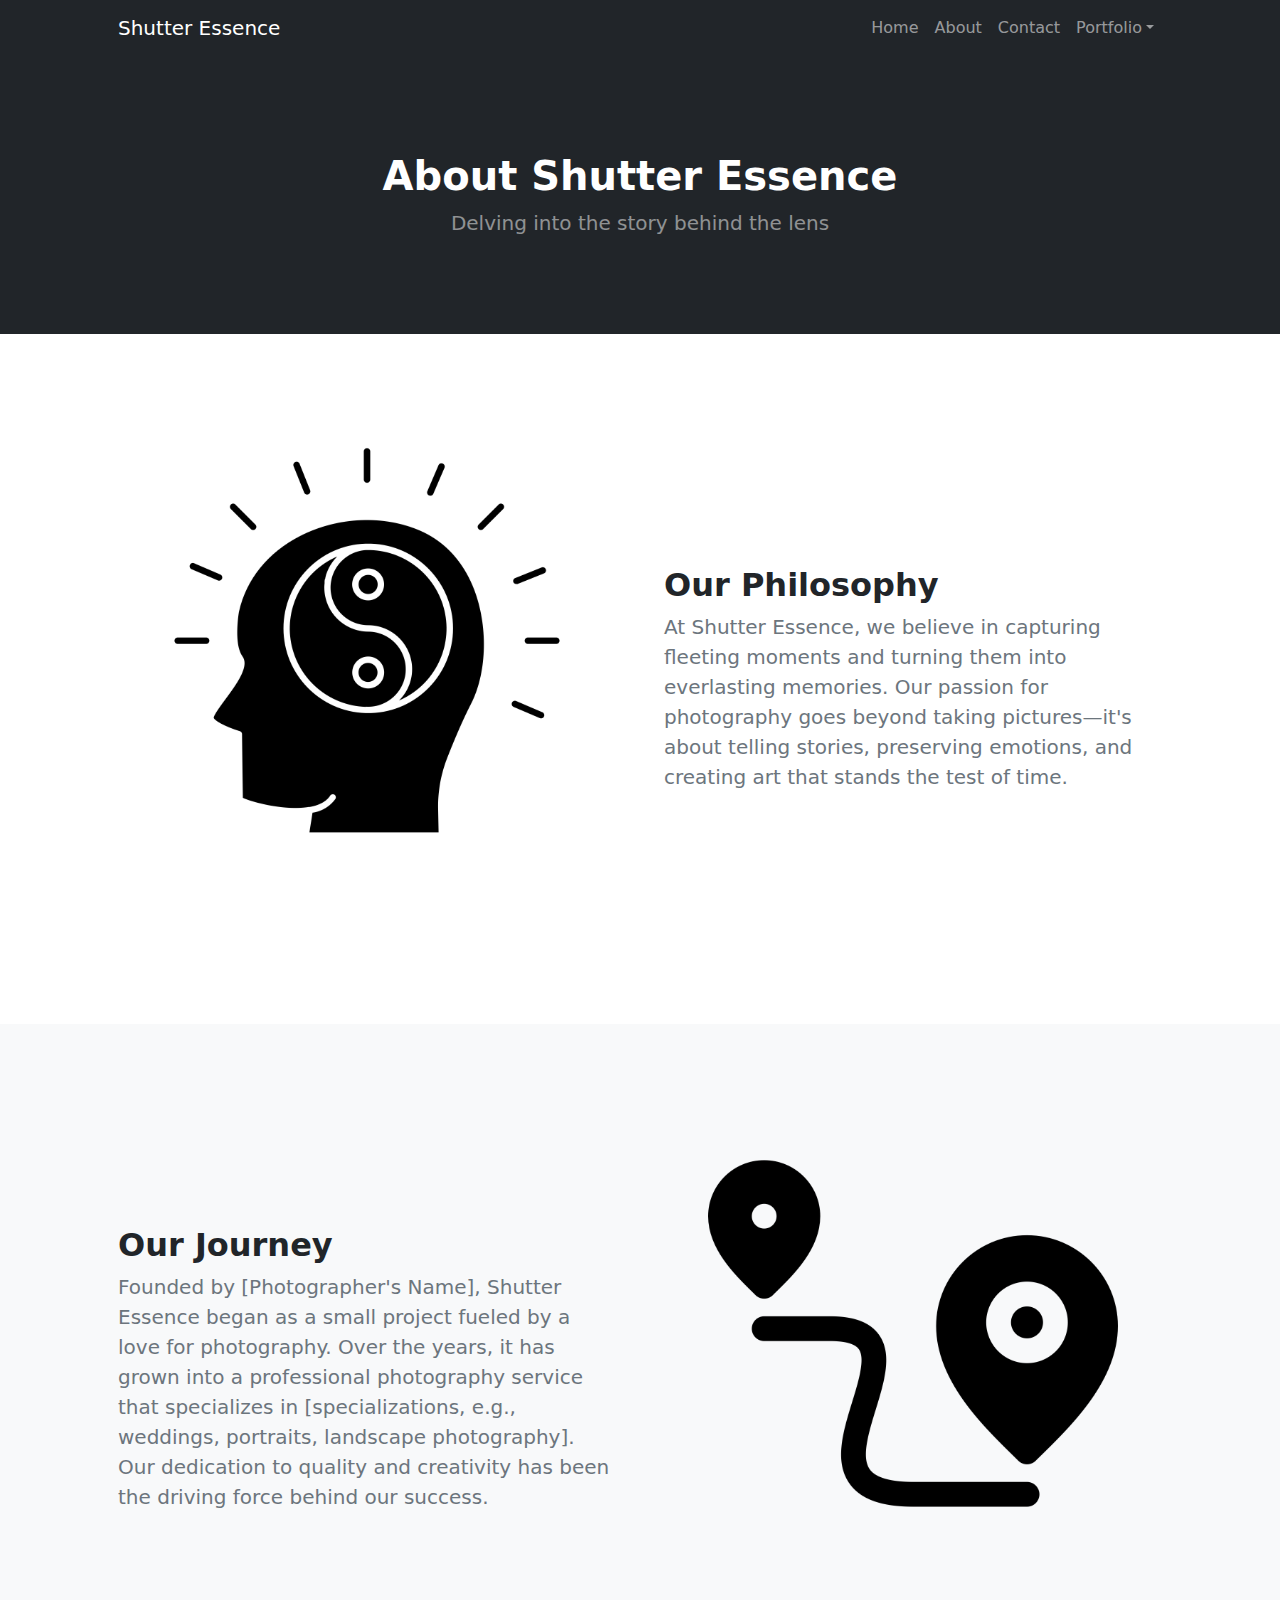
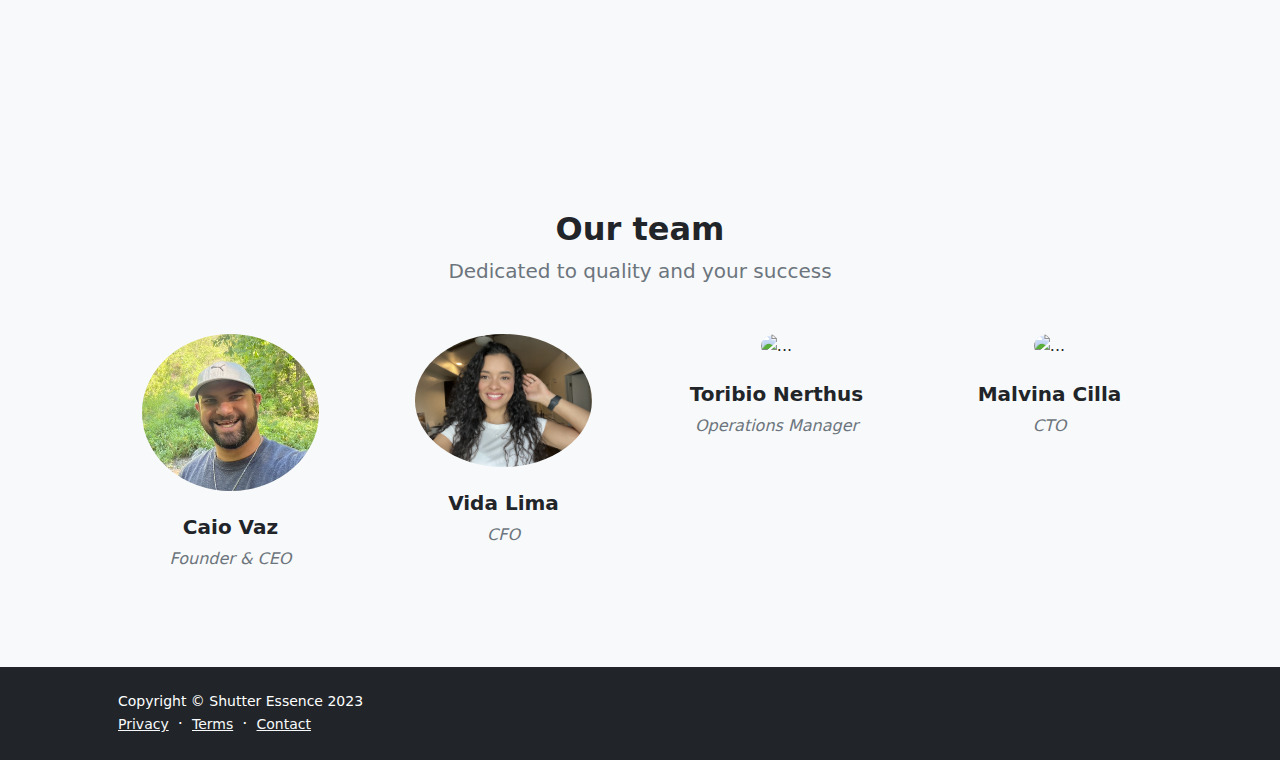
==== about.html @ 008f992e "I just added my name and picture so far." ====
<!DOCTYPE html>
<html lang="en">
    <head>
        <meta charset="utf-8" />
        <meta name="viewport" content="width=device-width, initial-scale=1, shrink-to-fit=no" />
        <meta name="description" content="" />
        <meta name="author" content="" />
        <title>Shutter Essence</title>
        <!-- Favicon-->
        <link rel="icon" type="image/x-icon" href="assets/favicon.ico" />
        <!-- Bootstrap icons-->
        <link href="https://cdn.jsdelivr.net/npm/bootstrap-icons@1.5.0/font/bootstrap-icons.css" rel="stylesheet" />
        <!-- Core theme CSS (includes Bootstrap)-->
        <link href="css/styles.css" rel="stylesheet" />
    </head>
    <body class="d-flex flex-column">
        <main class="flex-shrink-0">
             <!-- Navigation-->
             <nav class="navbar navbar-expand-lg navbar-dark bg-dark">
                <div class="container px-5">
                    <a class="navbar-brand" href="index.html">Shutter Essence</a>
                    <button class="navbar-toggler" type="button" data-bs-toggle="collapse" data-bs-target="#navbarSupportedContent" aria-controls="navbarSupportedContent" aria-expanded="false" aria-label="Toggle navigation"><span class="navbar-toggler-icon"></span></button>
                    <div class="collapse navbar-collapse" id="navbarSupportedContent">
                        <ul class="navbar-nav ms-auto mb-2 mb-lg-0">
                            <li class="nav-item"><a class="nav-link" href="index.html">Home</a></li>
                            <li class="nav-item"><a class="nav-link" href="about.html">About</a></li>
                            <li class="nav-item"><a class="nav-link" href="contact.html">Contact</a></li>
                            <li class="nav-item dropdown">
                                <a class="nav-link dropdown-toggle" id="navbarDropdownPortfolio" href="#" role="button" data-bs-toggle="dropdown" aria-expanded="false">Portfolio</a>
                                <ul class="dropdown-menu dropdown-menu-end" aria-labelledby="navbarDropdownPortfolio">
                                    <li><a class="dropdown-item" href="portfolio-overview.html">Portfolio Overview</a></li>
                                </ul>
                            </li>
                        </ul>
                    </div>
                </div>
            </nav>
            <!-- Header-->
            <header class="bg-dark py-5">
                <div class="container px-5">
                    <div class="row justify-content-center">
                        <div class="col-lg-8 col-xxl-6">
                            <div class="text-center my-5">
                                <h1 class="fw-bolder text-white">About Shutter Essence</h1>
                                <p class="lead fw-normal text-white-50 mb-4">Delving into the story behind the lens</p>
                            </div>
                        </div>
                    </div>
                </div>
            </header>
            <!-- About section one-->
            <section class="py-5">
                <div class="container px-5 my-5">
                    <div class="row gx-5 align-items-center">
                        <div class="col-lg-6"><img class="img-fluid rounded mb-5 mb-lg-0" src="img/philosophy.png" alt="About Shutter Essence" /></div>
                        <div class="col-lg-6">
                            <h2 class="fw-bolder">Our Philosophy</h2>
                            <p class="lead fw-normal text-muted mb-0">At Shutter Essence, we believe in capturing fleeting moments and turning them into everlasting memories. Our passion for photography goes beyond taking pictures—it's about telling stories, preserving emotions, and creating art that stands the test of time.</p>
                        </div>
                    </div>
                </div>
            </section>
            <!-- About section two-->
            <section class="py-5 bg-light">
                <div class="container px-5 my-5">
                    <div class="row gx-5 align-items-center">
                        <div class="col-lg-6">
                            <h2 class="fw-bolder">Our Journey</h2>
                            <p class="lead fw-normal text-muted mb-0">Founded by [Photographer's Name], Shutter Essence began as a small project fueled by a love for photography. Over the years, it has grown into a professional photography service that specializes in [specializations, e.g., weddings, portraits, landscape photography]. Our dedication to quality and creativity has been the driving force behind our success.</p>
                        </div>
                        <div class="col-lg-6 order-first order-lg-last"><img class="img-fluid rounded mb-5 mb-lg-0" src="img/journey.png" alt="Our Journey" /></div>
                    </div>
                </div>
            </section>
            <!-- Team members section-->
            <section class="py-5 bg-light">
                <div class="container px-5 my-5">
                    <div class="text-center">
                        <h2 class="fw-bolder">Our team</h2>
                        <p class="lead fw-normal text-muted mb-5">Dedicated to quality and your success</p>
                    </div>
                    <div class="row gx-5 row-cols-1 row-cols-sm-2 row-cols-xl-4 justify-content-center">
                        <div class="col mb-5 mb-5 mb-xl-0">
                            <div class="text-center">
                                <img class="img-fluid rounded-circle mb-4 px-4" src="img/caio.png" alt="..." />
                                <h5 class="fw-bolder">Caio Vaz</h5>
                                <div class="fst-italic text-muted">Founder &amp; CEO</div>
                            </div>
                        </div>
                        <div class="col mb-5 mb-5 mb-xl-0">
                            <div class="text-center">
                                <img class="img-fluid rounded-circle mb-4 px-4" src="img/vida.png" alt="..." />
                                <h5 class="fw-bolder">Vida Lima</h5>
                                <div class="fst-italic text-muted">CFO</div>
                            </div>
                        </div>
                        <div class="col mb-5 mb-5 mb-sm-0">
                            <div class="text-center">
                                <img class="img-fluid rounded-circle mb-4 px-4" src="https://dummyimage.com/150x150/ced4da/6c757d" alt="..." />
                                <h5 class="fw-bolder">Toribio Nerthus</h5>
                                <div class="fst-italic text-muted">Operations Manager</div>
                            </div>
                        </div>
                        <div class="col mb-5">
                            <div class="text-center">
                                <img class="img-fluid rounded-circle mb-4 px-4" src="https://dummyimage.com/150x150/ced4da/6c757d" alt="..." />
                                <h5 class="fw-bolder">Malvina Cilla</h5>
                                <div class="fst-italic text-muted">CTO</div>
                            </div>
                        </div>
                    </div>
                </div>
            </section>
        </main>
        <!-- Footer-->
        <footer class="bg-dark py-4 mt-auto">
            <div class="container px-5">
                <div class="row align-items-center justify-content-between flex-column flex-sm-row">
                    <div class="small m-0 text-white">Copyright &copy; Shutter Essence 2023</div>
                    <div class="col-auto">
                        <a class="link-light small" href="#!">Privacy</a>
                        <span class="text-white mx-1">&middot;</span>
                        <a class="link-light small" href="#!">Terms</a>
                        <span class="text-white mx-1">&middot;</span>
                        <a class="link-light small" href="#!">Contact</a>
                    </div>
                </div>
            </div>
        </footer>
        <!-- Bootstrap core JS-->
        <script src="https://cdn.jsdelivr.net/npm/bootstrap@5.2.3/dist/js/bootstrap.bundle.min.js"></script>
        <!-- Core theme JS-->
        <script src="js/scripts.js"></script>
    </body>
</html>
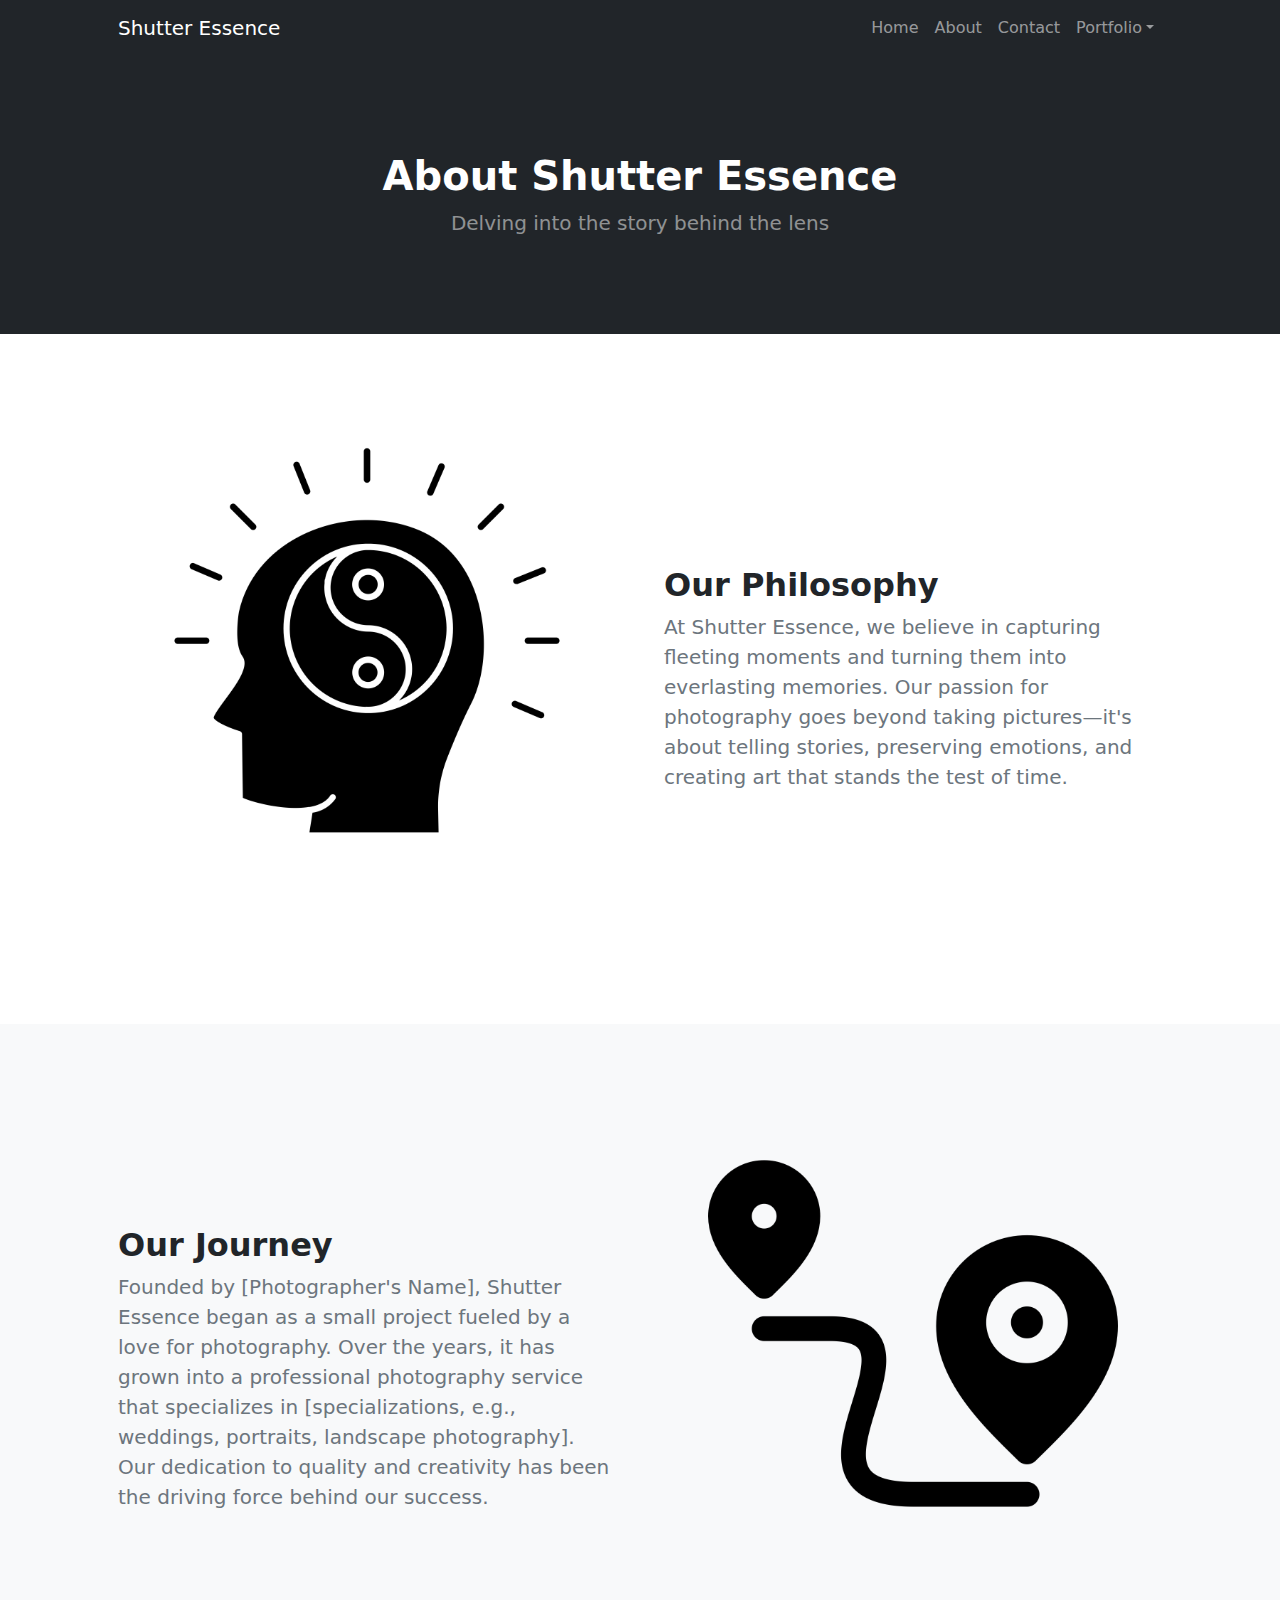
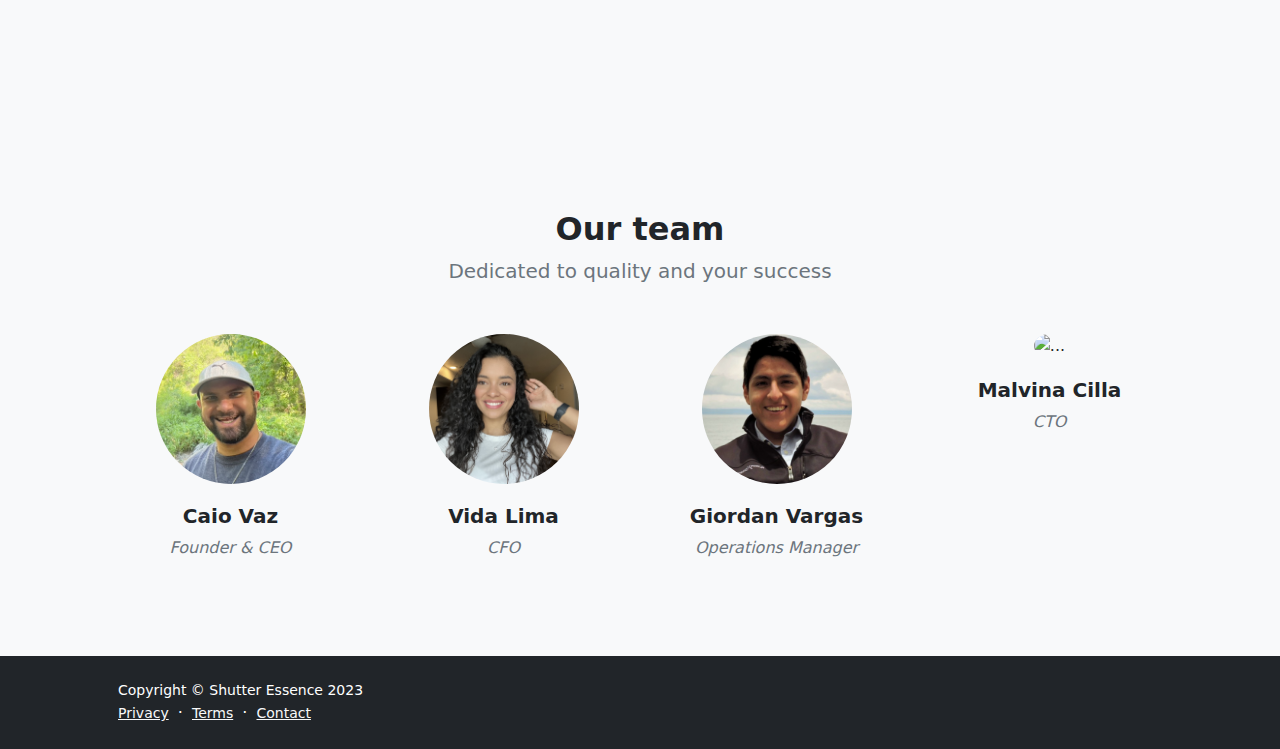
==== commit ccdbd72f: "BugFix: added an style to arranged team pictures" ====
--- a/about.html
+++ b/about.html
@@ -13,6 +13,18 @@
         <!-- Core theme CSS (includes Bootstrap)-->
         <link href="css/styles.css" rel="stylesheet" />
     </head>
+
+    <style>
+        .team-member-img {
+            width: 150px;  /* Fixed width */
+            height: 150px; /* Fixed height, same as width for a circle */
+            object-fit: cover; /* Ensures the image covers the area properly */
+            border-radius: 50%; /* Makes the image circular */
+            margin-bottom: 20px; /* Adjust the value as needed */
+
+        }
+    </style>
+
     <body class="d-flex flex-column">
         <main class="flex-shrink-0">
              <!-- Navigation-->
@@ -82,28 +94,28 @@
                     <div class="row gx-5 row-cols-1 row-cols-sm-2 row-cols-xl-4 justify-content-center">
                         <div class="col mb-5 mb-5 mb-xl-0">
                             <div class="text-center">
-                                <img class="img-fluid rounded-circle mb-4 px-4" src="img/caio.png" alt="..." />
+                                <img class="rounded-circle team-member-img" src="img/caio.png" alt="..." />
                                 <h5 class="fw-bolder">Caio Vaz</h5>
                                 <div class="fst-italic text-muted">Founder &amp; CEO</div>
                             </div>
                         </div>
                         <div class="col mb-5 mb-5 mb-xl-0">
                             <div class="text-center">
-                                <img class="img-fluid rounded-circle mb-4 px-4" src="img/vida.png" alt="..." />
+                                <img class="rounded-circle team-member-img" src="img/vida.png" alt="..." />
                                 <h5 class="fw-bolder">Vida Lima</h5>
                                 <div class="fst-italic text-muted">CFO</div>
                             </div>
                         </div>
                         <div class="col mb-5 mb-5 mb-sm-0">
                             <div class="text-center">
-                                <img class="img-fluid rounded-circle mb-4 px-4" src="https://dummyimage.com/150x150/ced4da/6c757d" alt="..." />
-                                <h5 class="fw-bolder">Toribio Nerthus</h5>
+                                <img class="rounded-circle team-member-img" src="img/giordan.jpg" alt="..." />
+                                <h5 class="fw-bolder">Giordan Vargas</h5>
                                 <div class="fst-italic text-muted">Operations Manager</div>
                             </div>
                         </div>
                         <div class="col mb-5">
                             <div class="text-center">
-                                <img class="img-fluid rounded-circle mb-4 px-4" src="https://dummyimage.com/150x150/ced4da/6c757d" alt="..." />
+                                <img class="rounded-circle team-member-img" src="https://dummyimage.com/150x150/ced4da/6c757d" alt="..." />
                                 <h5 class="fw-bolder">Malvina Cilla</h5>
                                 <div class="fst-italic text-muted">CTO</div>
                             </div>
@@ -111,6 +123,7 @@
                     </div>
                 </div>
             </section>
+
         </main>
         <!-- Footer-->
         <footer class="bg-dark py-4 mt-auto">
@@ -122,7 +135,7 @@
                         <span class="text-white mx-1">&middot;</span>
                         <a class="link-light small" href="#!">Terms</a>
                         <span class="text-white mx-1">&middot;</span>
-                        <a class="link-light small" href="#!">Contact</a>
+                        <a class="link-light small" href="contact.html">Contact</a>
                     </div>
                 </div>
             </div>
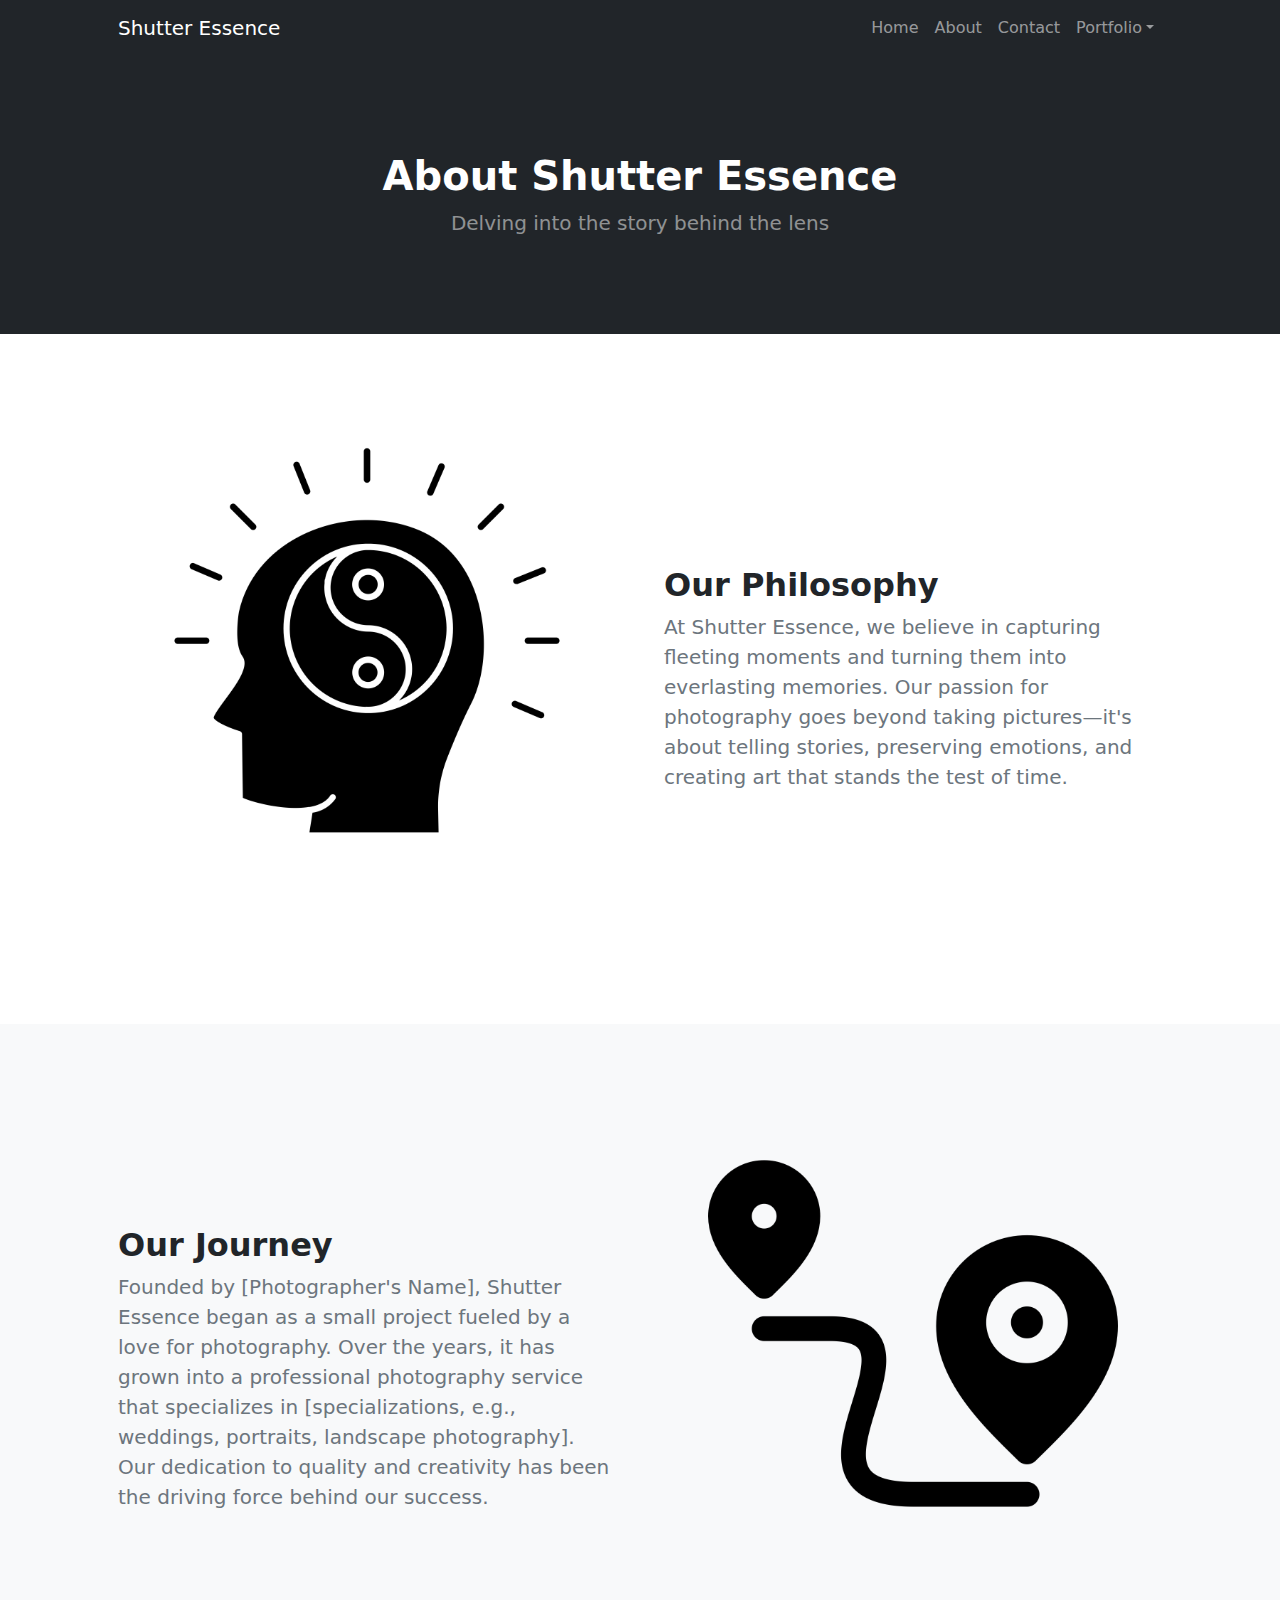
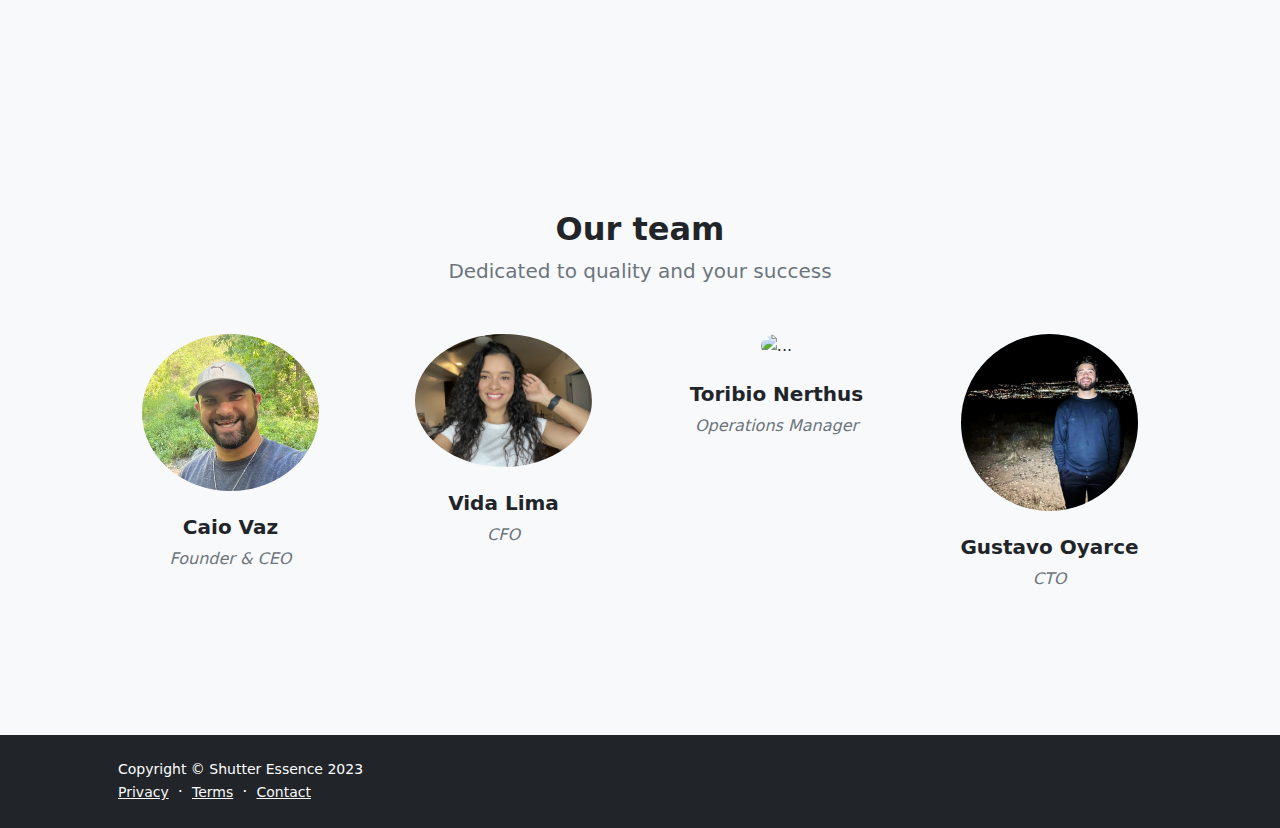
==== commit b5336cd2: "Added a photo" ====
--- a/about.html
+++ b/about.html
@@ -13,18 +13,6 @@
         <!-- Core theme CSS (includes Bootstrap)-->
         <link href="css/styles.css" rel="stylesheet" />
     </head>
-
-    <style>
-        .team-member-img {
-            width: 150px;  /* Fixed width */
-            height: 150px; /* Fixed height, same as width for a circle */
-            object-fit: cover; /* Ensures the image covers the area properly */
-            border-radius: 50%; /* Makes the image circular */
-            margin-bottom: 20px; /* Adjust the value as needed */
-
-        }
-    </style>
-
     <body class="d-flex flex-column">
         <main class="flex-shrink-0">
              <!-- Navigation-->
@@ -94,36 +82,35 @@
                     <div class="row gx-5 row-cols-1 row-cols-sm-2 row-cols-xl-4 justify-content-center">
                         <div class="col mb-5 mb-5 mb-xl-0">
                             <div class="text-center">
-                                <img class="rounded-circle team-member-img" src="img/caio.png" alt="..." />
+                                <img class="img-fluid rounded-circle mb-4 px-4" src="img/caio.png" alt="..." />
                                 <h5 class="fw-bolder">Caio Vaz</h5>
                                 <div class="fst-italic text-muted">Founder &amp; CEO</div>
                             </div>
                         </div>
                         <div class="col mb-5 mb-5 mb-xl-0">
                             <div class="text-center">
-                                <img class="rounded-circle team-member-img" src="img/vida.png" alt="..." />
+                                <img class="img-fluid rounded-circle mb-4 px-4" src="img/vida.png" alt="..." />
                                 <h5 class="fw-bolder">Vida Lima</h5>
                                 <div class="fst-italic text-muted">CFO</div>
                             </div>
                         </div>
                         <div class="col mb-5 mb-5 mb-sm-0">
                             <div class="text-center">
-                                <img class="rounded-circle team-member-img" src="img/giordan.jpg" alt="..." />
-                                <h5 class="fw-bolder">Giordan Vargas</h5>
+                                <img class="img-fluid rounded-circle mb-4 px-4" src="https://dummyimage.com/150x150/ced4da/6c757d" alt="..." />
+                                <h5 class="fw-bolder">Toribio Nerthus</h5>
                                 <div class="fst-italic text-muted">Operations Manager</div>
                             </div>
                         </div>
                         <div class="col mb-5">
                             <div class="text-center">
-                                <img class="rounded-circle team-member-img" src="https://dummyimage.com/150x150/ced4da/6c757d" alt="..." />
-                                <h5 class="fw-bolder">Malvina Cilla</h5>
+                                <img class="img-fluid rounded-circle mb-4 px-4" src="img/Gustavo.jpg" alt="..." />
+                                <h5 class="fw-bolder">Gustavo Oyarce</h5>
                                 <div class="fst-italic text-muted">CTO</div>
                             </div>
                         </div>
                     </div>
                 </div>
             </section>
-
         </main>
         <!-- Footer-->
         <footer class="bg-dark py-4 mt-auto">
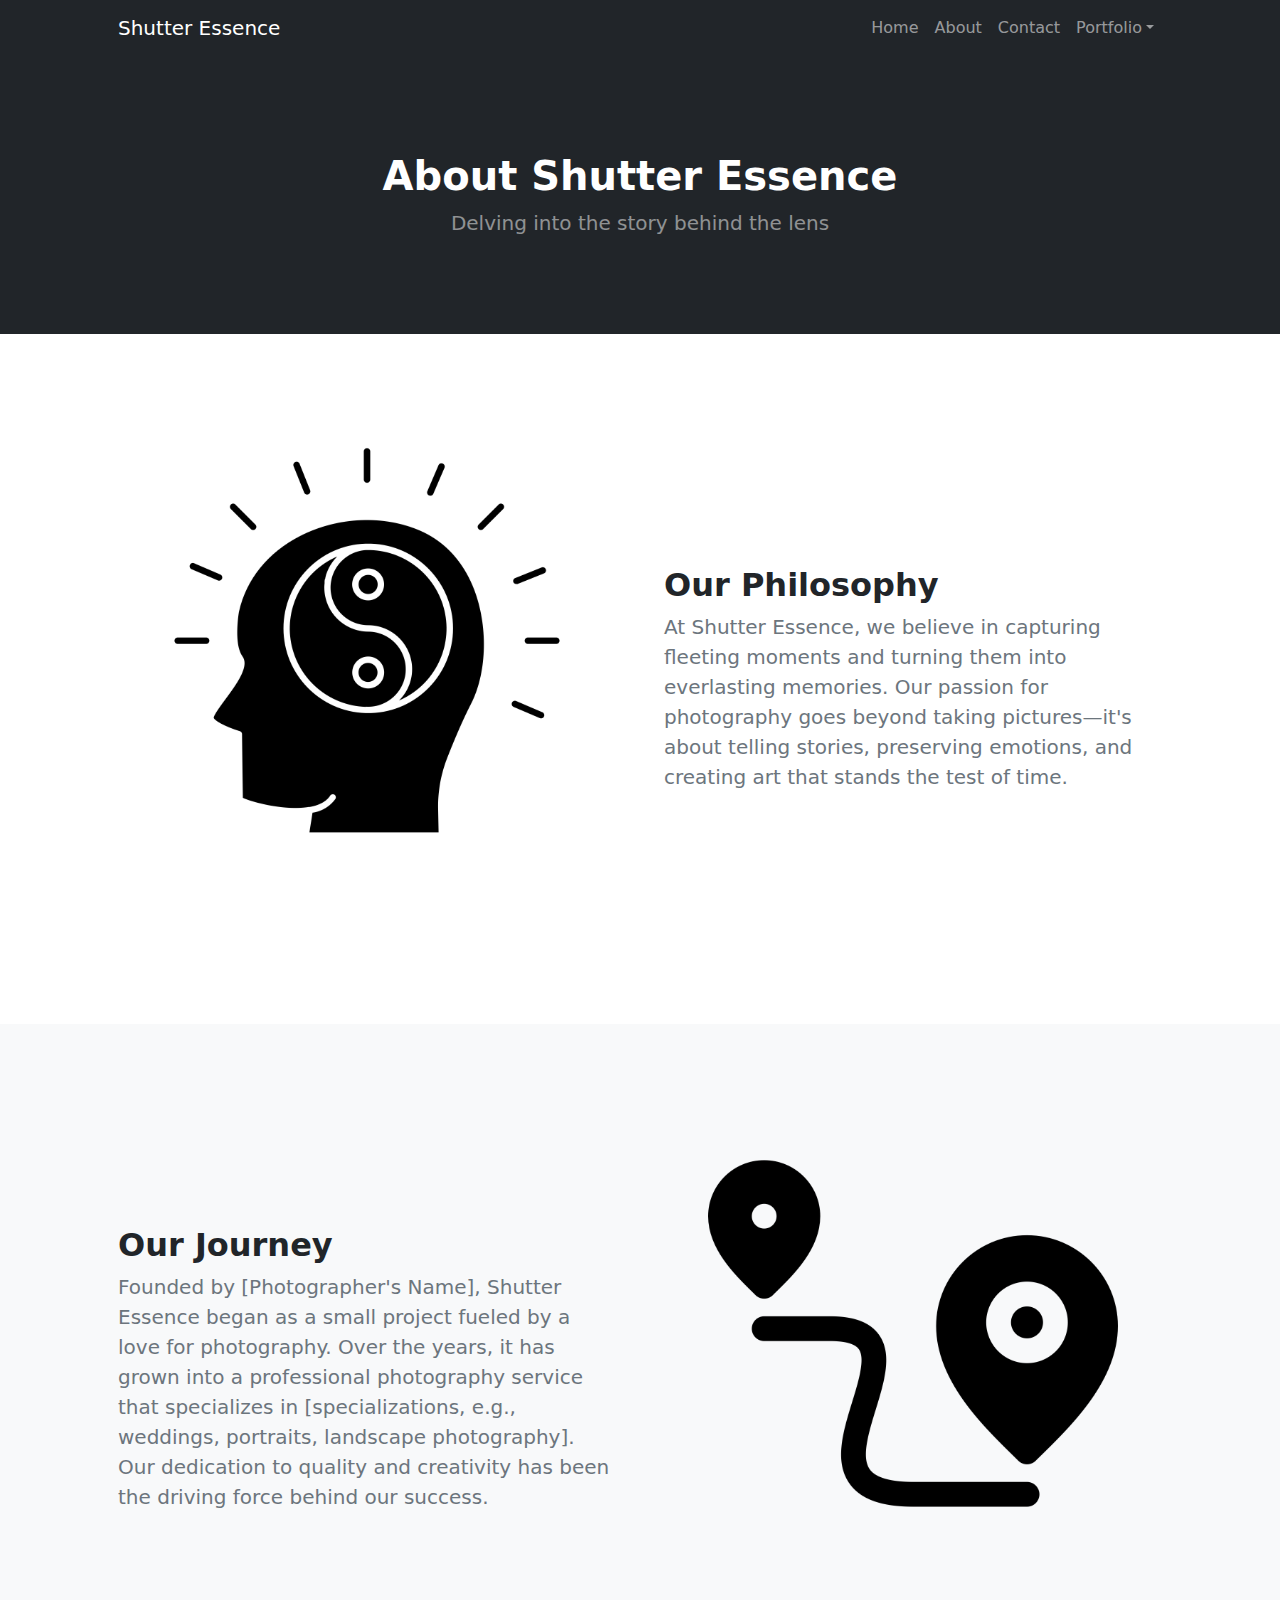
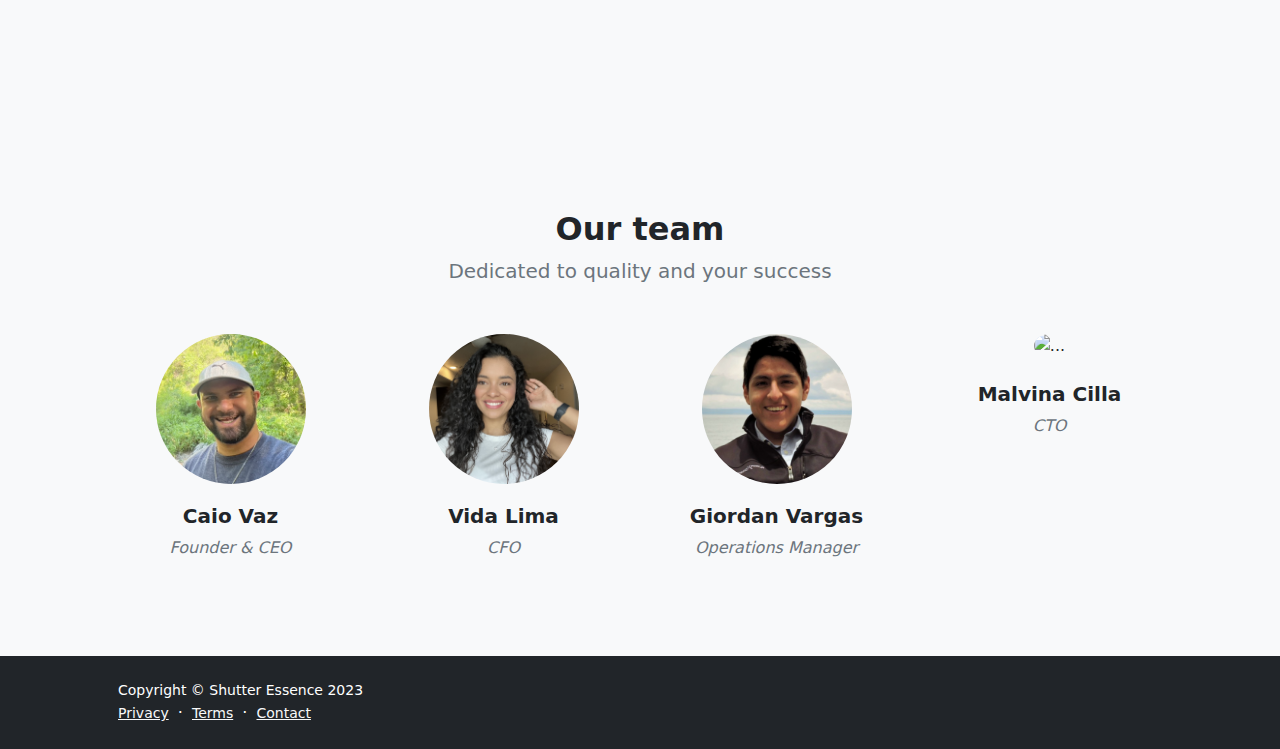
==== commit 389d9d48: "Merge branch 'main' of https://github.com/scaiocesar/cs220_creative_career" ====
--- a/about.html
+++ b/about.html
@@ -13,6 +13,18 @@
         <!-- Core theme CSS (includes Bootstrap)-->
         <link href="css/styles.css" rel="stylesheet" />
     </head>
+
+    <style>
+        .team-member-img {
+            width: 150px;  /* Fixed width */
+            height: 150px; /* Fixed height, same as width for a circle */
+            object-fit: cover; /* Ensures the image covers the area properly */
+            border-radius: 50%; /* Makes the image circular */
+            margin-bottom: 20px; /* Adjust the value as needed */
+
+        }
+    </style>
+
     <body class="d-flex flex-column">
         <main class="flex-shrink-0">
              <!-- Navigation-->
@@ -82,35 +94,36 @@
                     <div class="row gx-5 row-cols-1 row-cols-sm-2 row-cols-xl-4 justify-content-center">
                         <div class="col mb-5 mb-5 mb-xl-0">
                             <div class="text-center">
-                                <img class="img-fluid rounded-circle mb-4 px-4" src="img/caio.png" alt="..." />
+                                <img class="rounded-circle team-member-img" src="img/caio.png" alt="..." />
                                 <h5 class="fw-bolder">Caio Vaz</h5>
                                 <div class="fst-italic text-muted">Founder &amp; CEO</div>
                             </div>
                         </div>
                         <div class="col mb-5 mb-5 mb-xl-0">
                             <div class="text-center">
-                                <img class="img-fluid rounded-circle mb-4 px-4" src="img/vida.png" alt="..." />
+                                <img class="rounded-circle team-member-img" src="img/vida.png" alt="..." />
                                 <h5 class="fw-bolder">Vida Lima</h5>
                                 <div class="fst-italic text-muted">CFO</div>
                             </div>
                         </div>
                         <div class="col mb-5 mb-5 mb-sm-0">
                             <div class="text-center">
-                                <img class="img-fluid rounded-circle mb-4 px-4" src="https://dummyimage.com/150x150/ced4da/6c757d" alt="..." />
-                                <h5 class="fw-bolder">Toribio Nerthus</h5>
+                                <img class="rounded-circle team-member-img" src="img/giordan.jpg" alt="..." />
+                                <h5 class="fw-bolder">Giordan Vargas</h5>
                                 <div class="fst-italic text-muted">Operations Manager</div>
                             </div>
                         </div>
                         <div class="col mb-5">
                             <div class="text-center">
-                                <img class="img-fluid rounded-circle mb-4 px-4" src="img/Gustavo.jpg" alt="..." />
-                                <h5 class="fw-bolder">Gustavo Oyarce</h5>
+                                <img class="img-fluid rounded-circle mb-4 px-4" src="https://dummyimage.com/150x150/ced4da/6c757d" alt="..." />
+                                <h5 class="fw-bolder">Malvina Cilla</h5>
                                 <div class="fst-italic text-muted">CTO</div>
                             </div>
                         </div>
                     </div>
                 </div>
             </section>
+
         </main>
         <!-- Footer-->
         <footer class="bg-dark py-4 mt-auto">
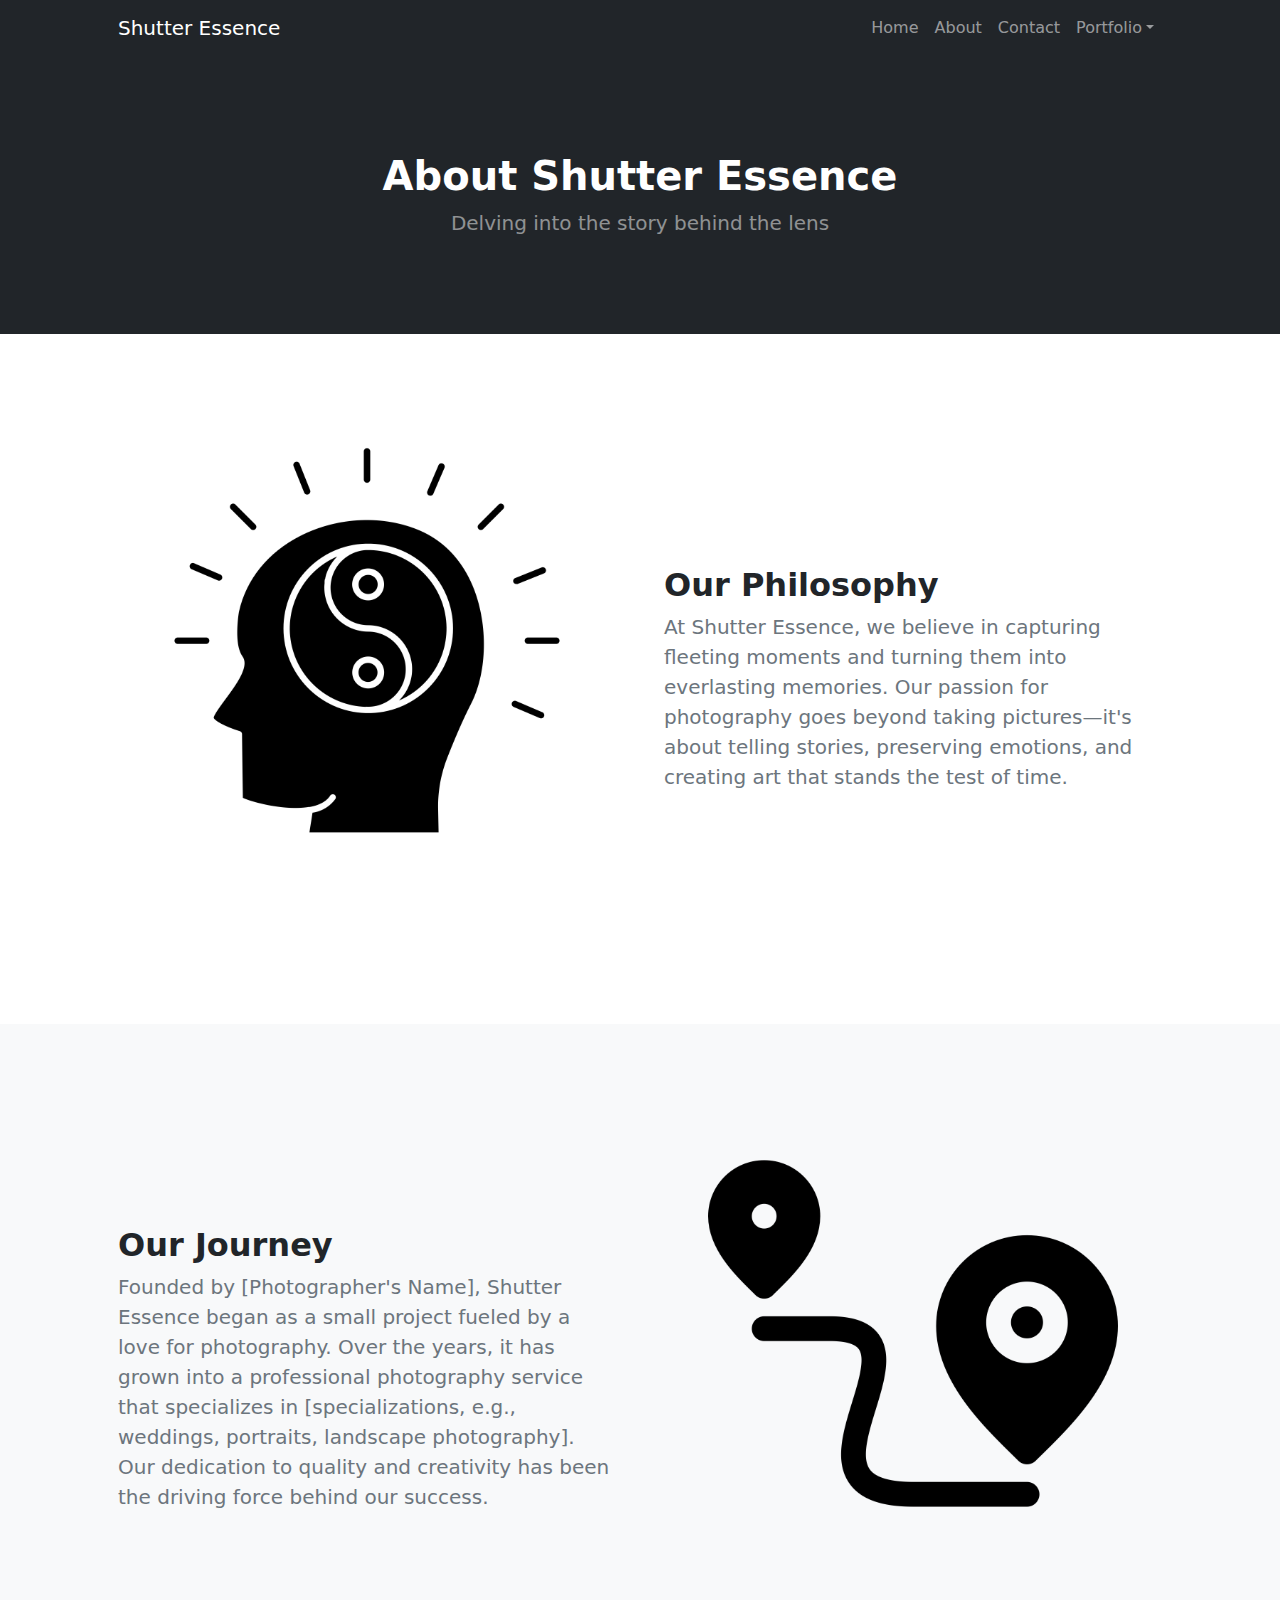
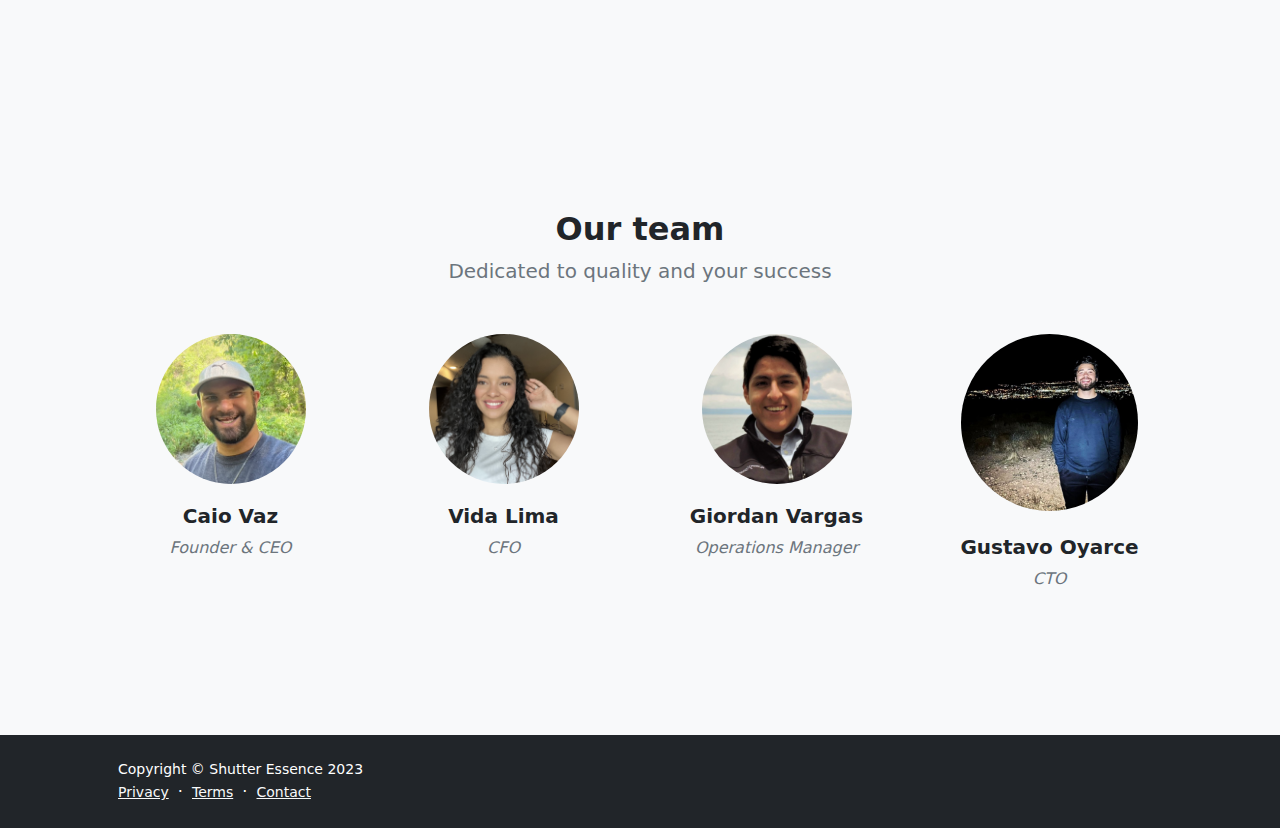
==== commit b5c680d0: "photo" ====
--- a/about.html
+++ b/about.html
@@ -115,8 +115,8 @@
                         </div>
                         <div class="col mb-5">
                             <div class="text-center">
-                                <img class="img-fluid rounded-circle mb-4 px-4" src="https://dummyimage.com/150x150/ced4da/6c757d" alt="..." />
-                                <h5 class="fw-bolder">Malvina Cilla</h5>
+                                <img class="img-fluid rounded-circle mb-4 px-4" src="img/Gustavo.jpg" alt="..." />
+                                <h5 class="fw-bolder">Gustavo Oyarce</h5>
                                 <div class="fst-italic text-muted">CTO</div>
                             </div>
                         </div>
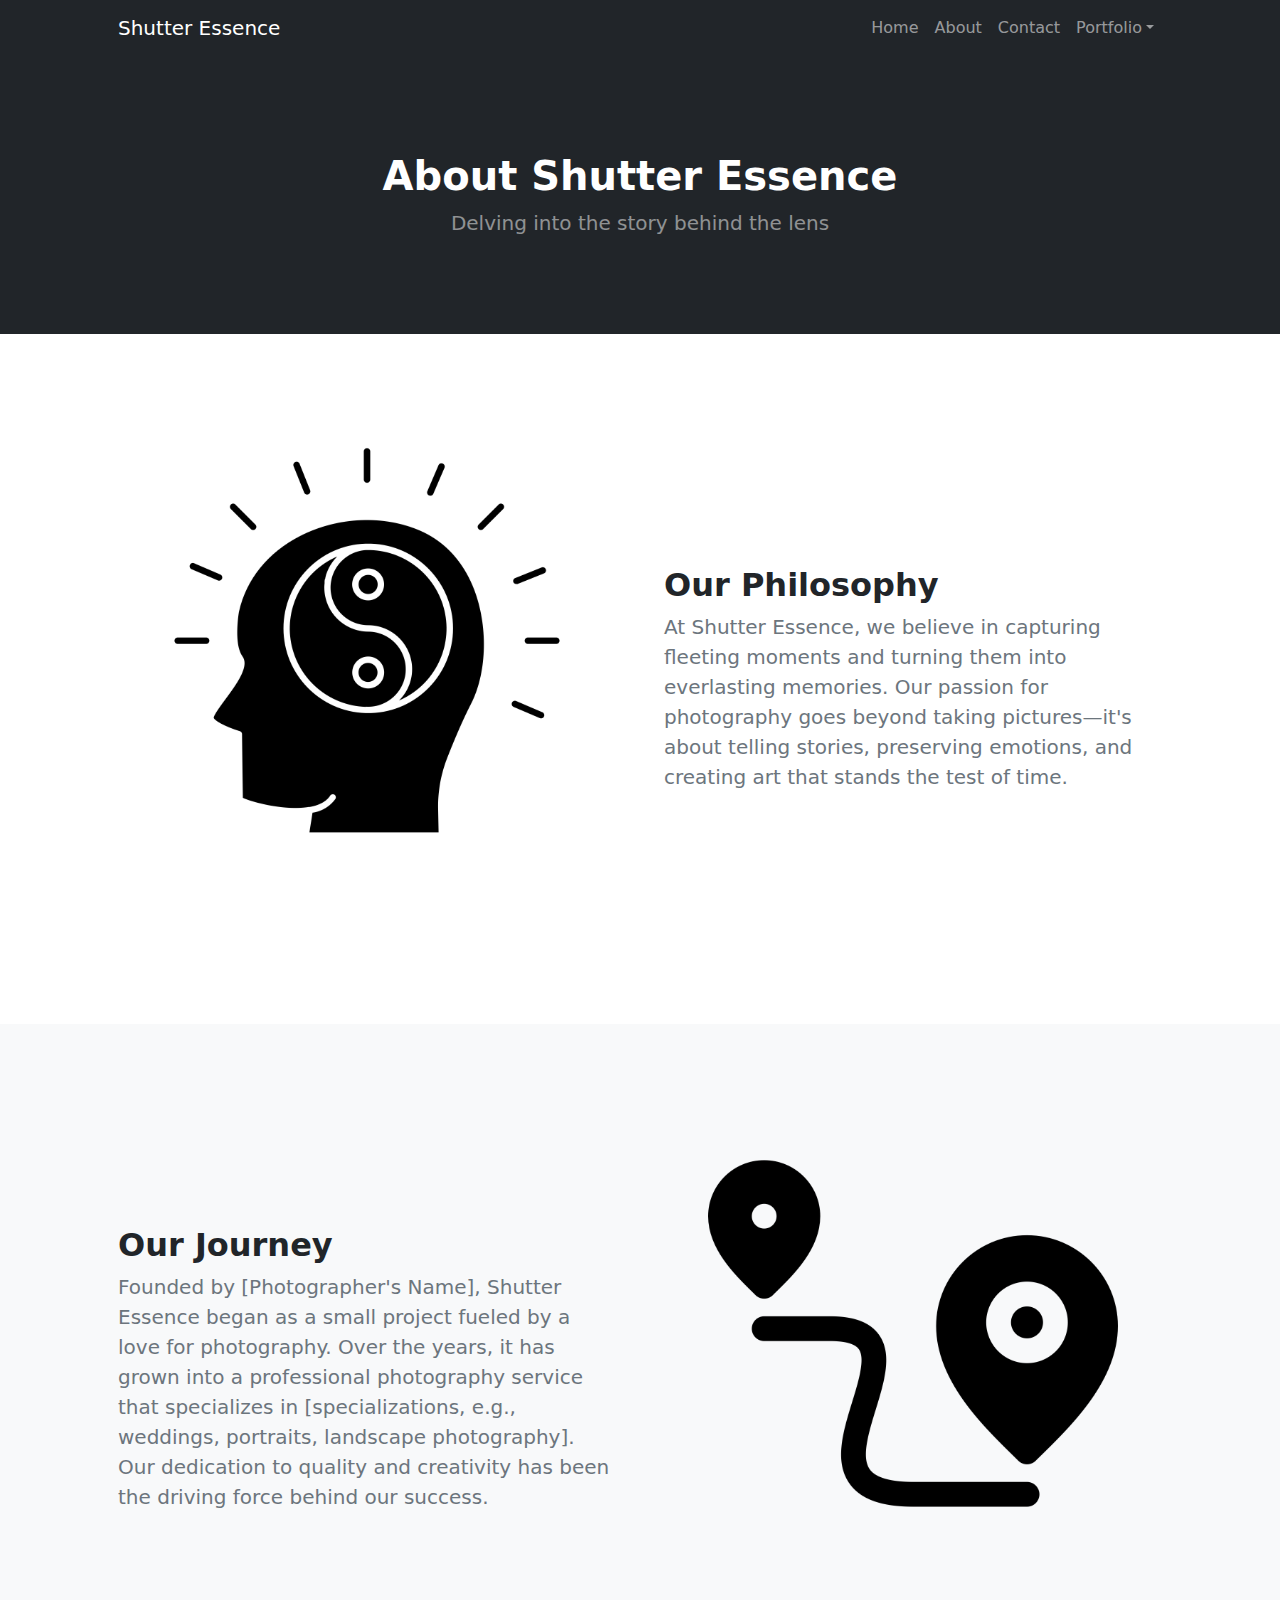
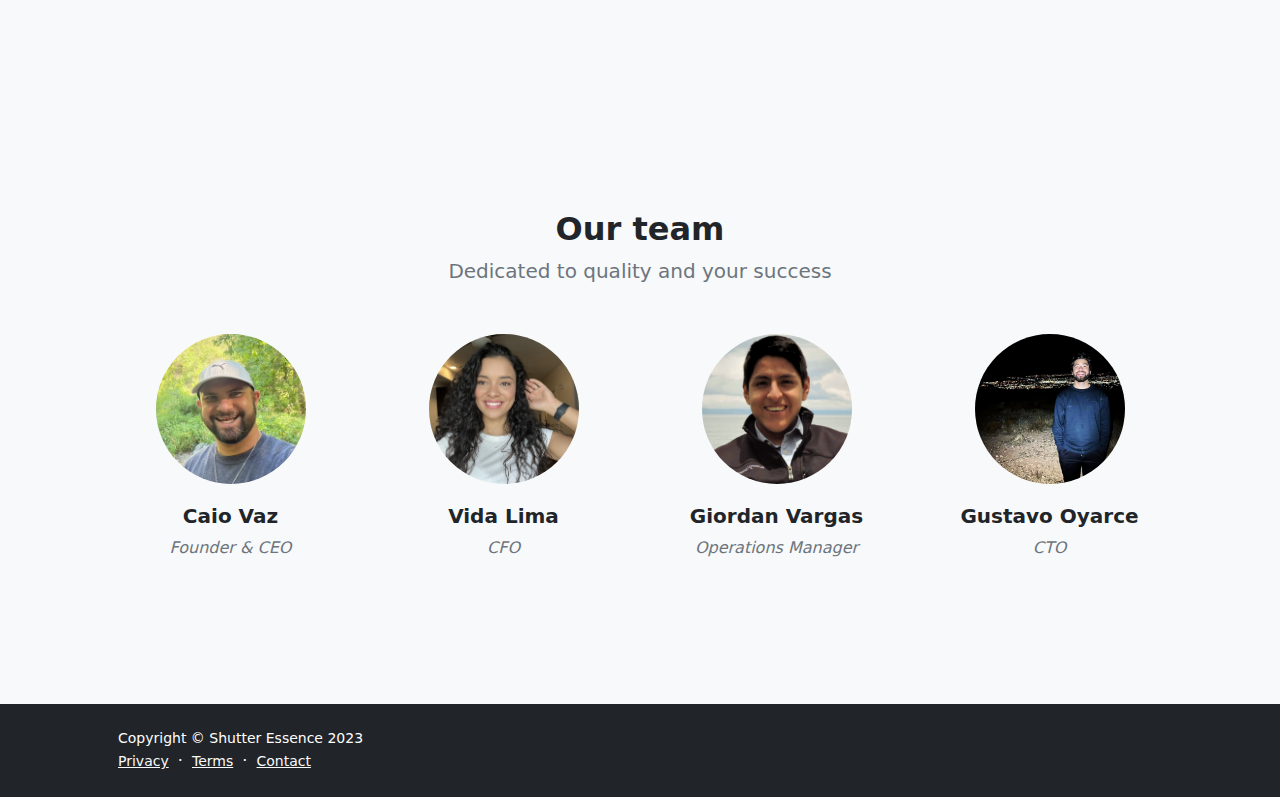
==== commit acbd1556: "BugFix: Fix alignment on last team member" ====
--- a/about.html
+++ b/about.html
@@ -115,7 +115,7 @@
                         </div>
                         <div class="col mb-5">
                             <div class="text-center">
-                                <img class="img-fluid rounded-circle mb-4 px-4" src="img/Gustavo.jpg" alt="..." />
+                                <img class="rounded-circle team-member-img" src="img/Gustavo.jpg" alt="..." />
                                 <h5 class="fw-bolder">Gustavo Oyarce</h5>
                                 <div class="fst-italic text-muted">CTO</div>
                             </div>
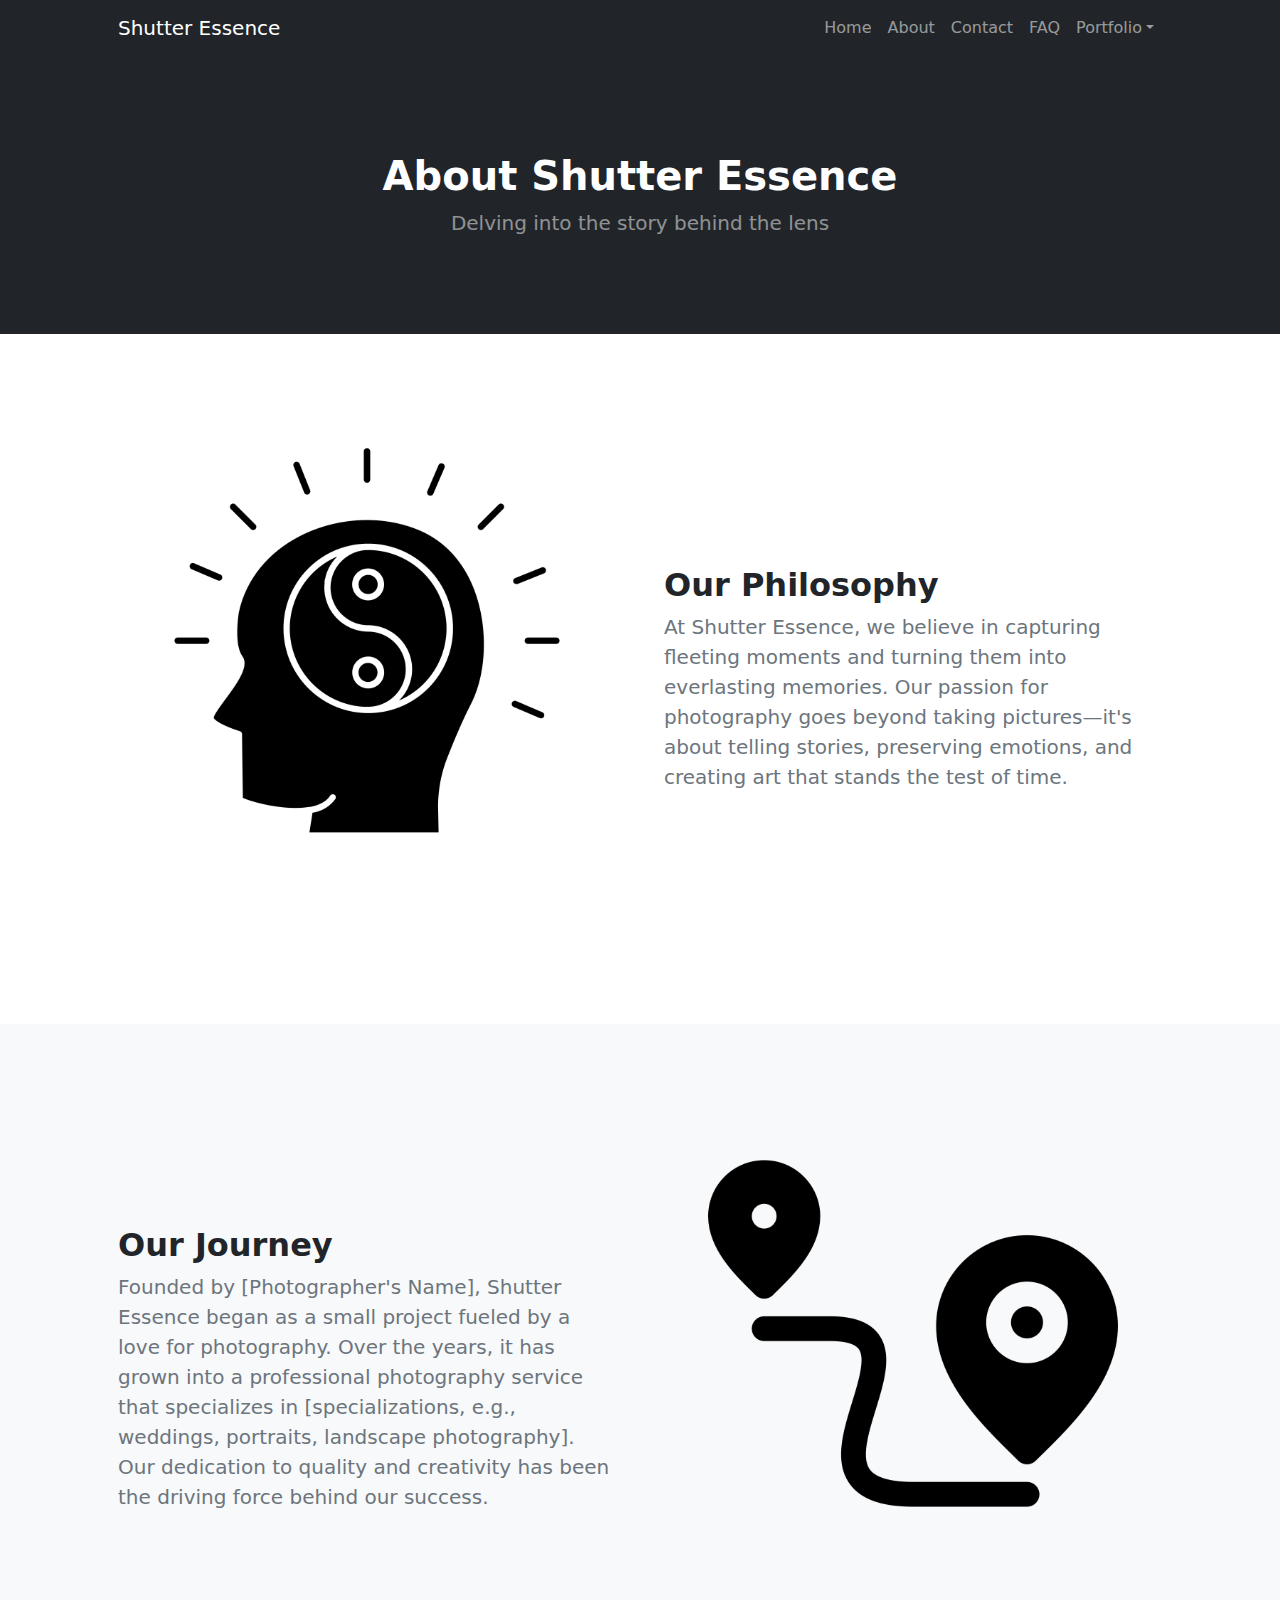
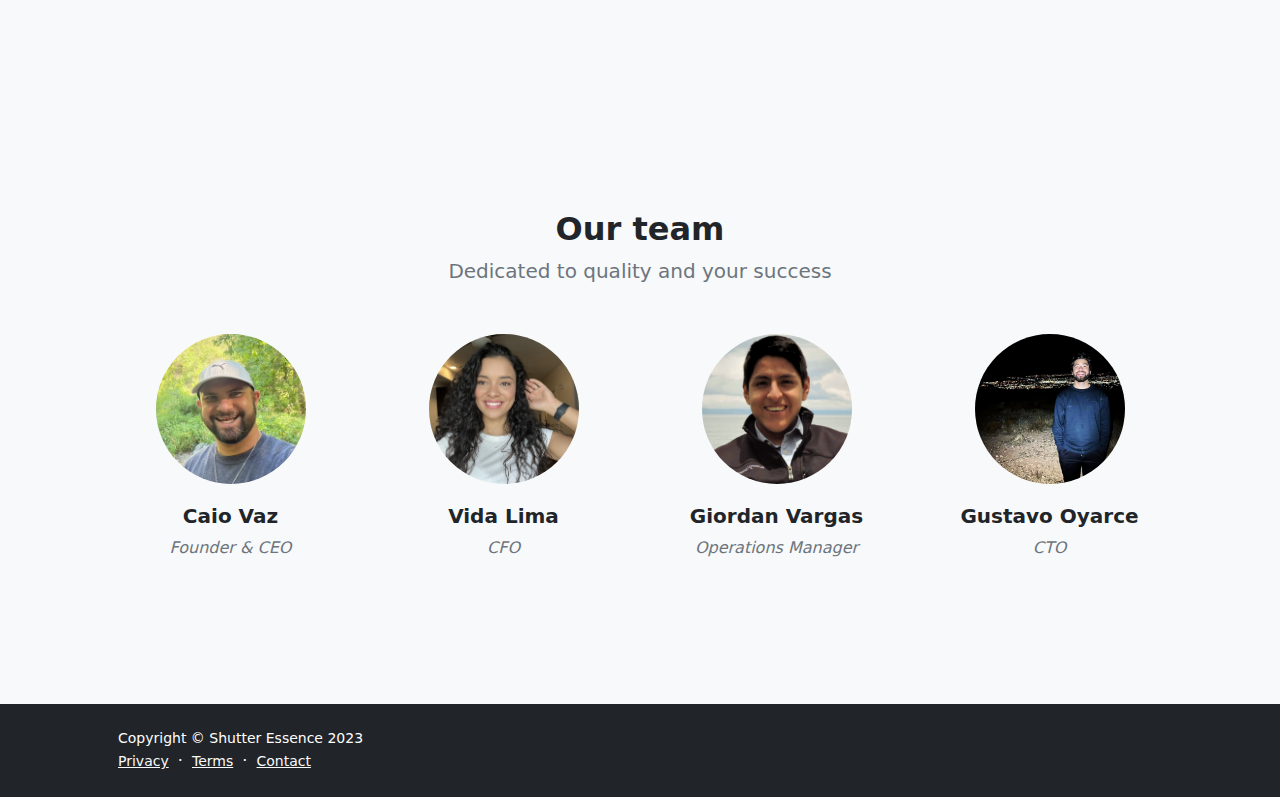
==== commit 8237b956: "BugFix: added FAQ button to top bar, added questions and answers to FAQ section" ====
--- a/about.html
+++ b/about.html
@@ -37,6 +37,8 @@
                             <li class="nav-item"><a class="nav-link" href="index.html">Home</a></li>
                             <li class="nav-item"><a class="nav-link" href="about.html">About</a></li>
                             <li class="nav-item"><a class="nav-link" href="contact.html">Contact</a></li>
+                            <li class="nav-item"><a class="nav-link" href="faq.html">FAQ</a></li>
+
                             <li class="nav-item dropdown">
                                 <a class="nav-link dropdown-toggle" id="navbarDropdownPortfolio" href="#" role="button" data-bs-toggle="dropdown" aria-expanded="false">Portfolio</a>
                                 <ul class="dropdown-menu dropdown-menu-end" aria-labelledby="navbarDropdownPortfolio">
